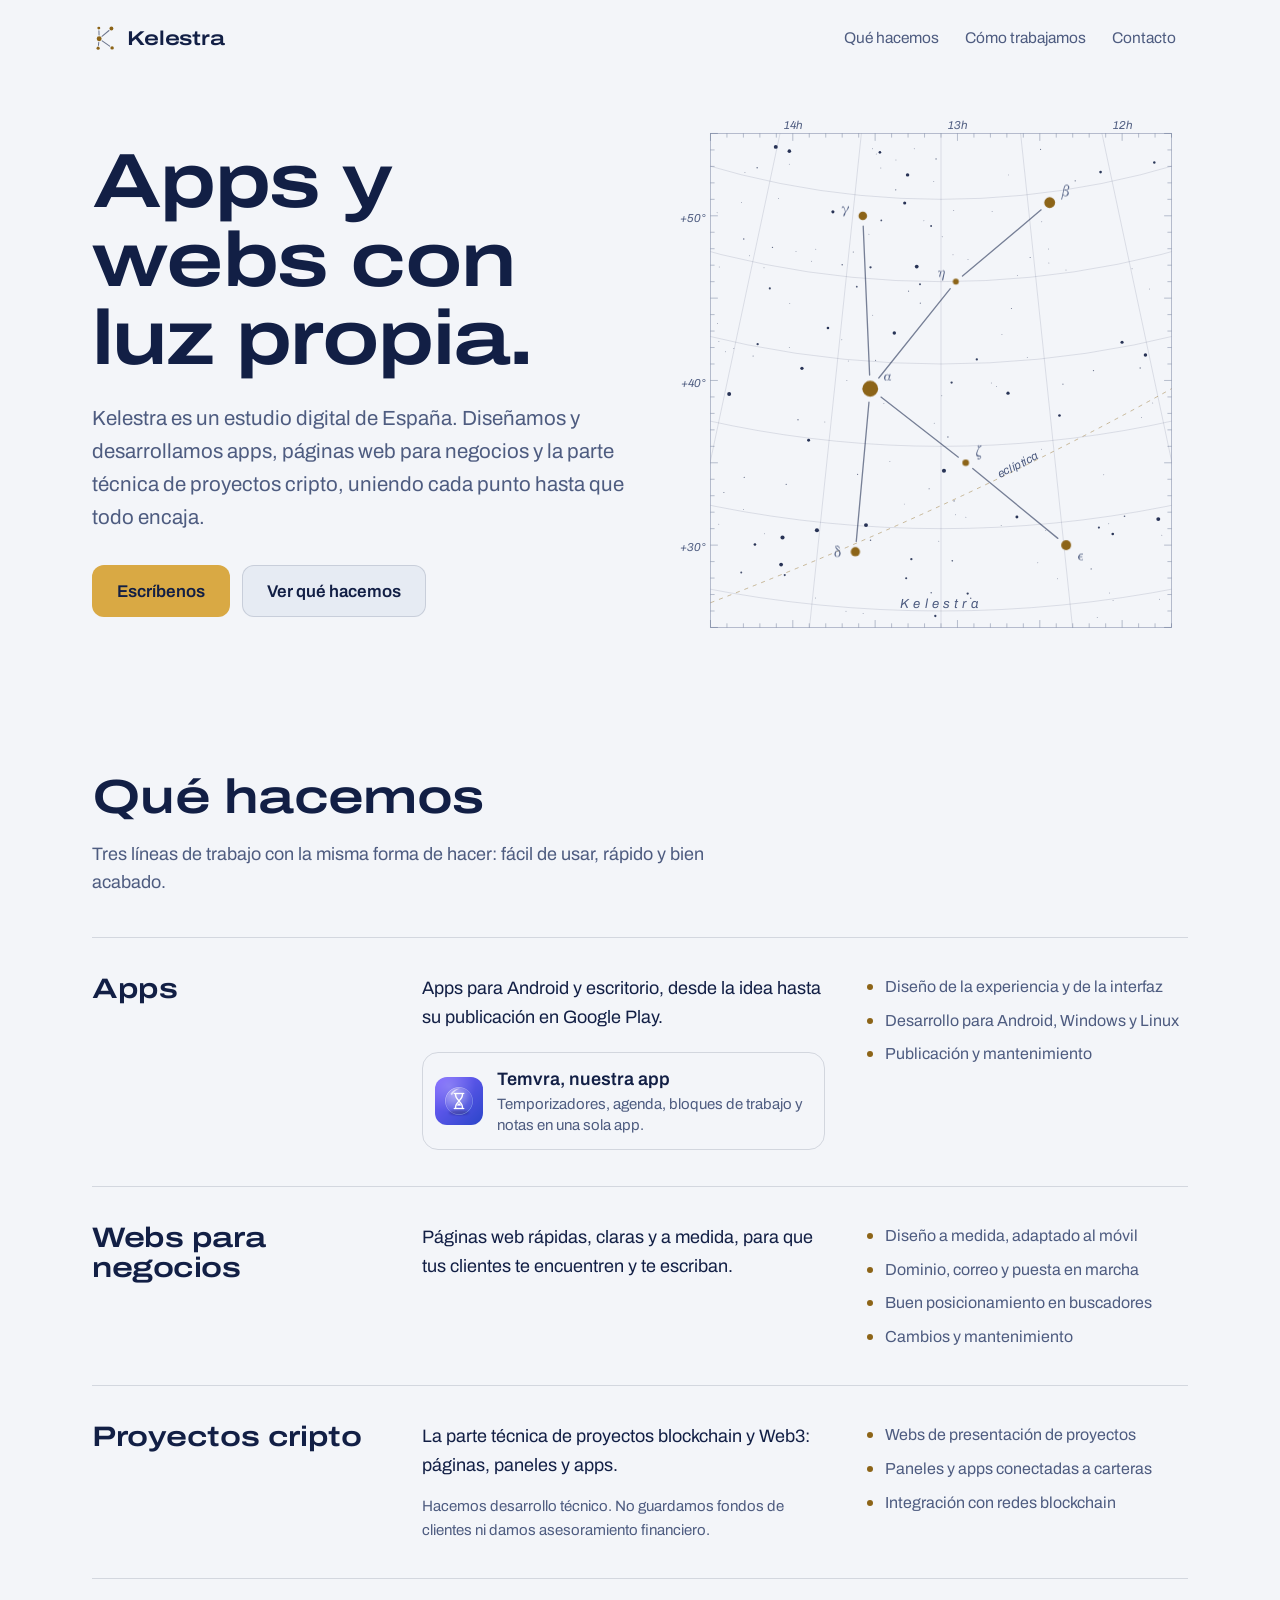
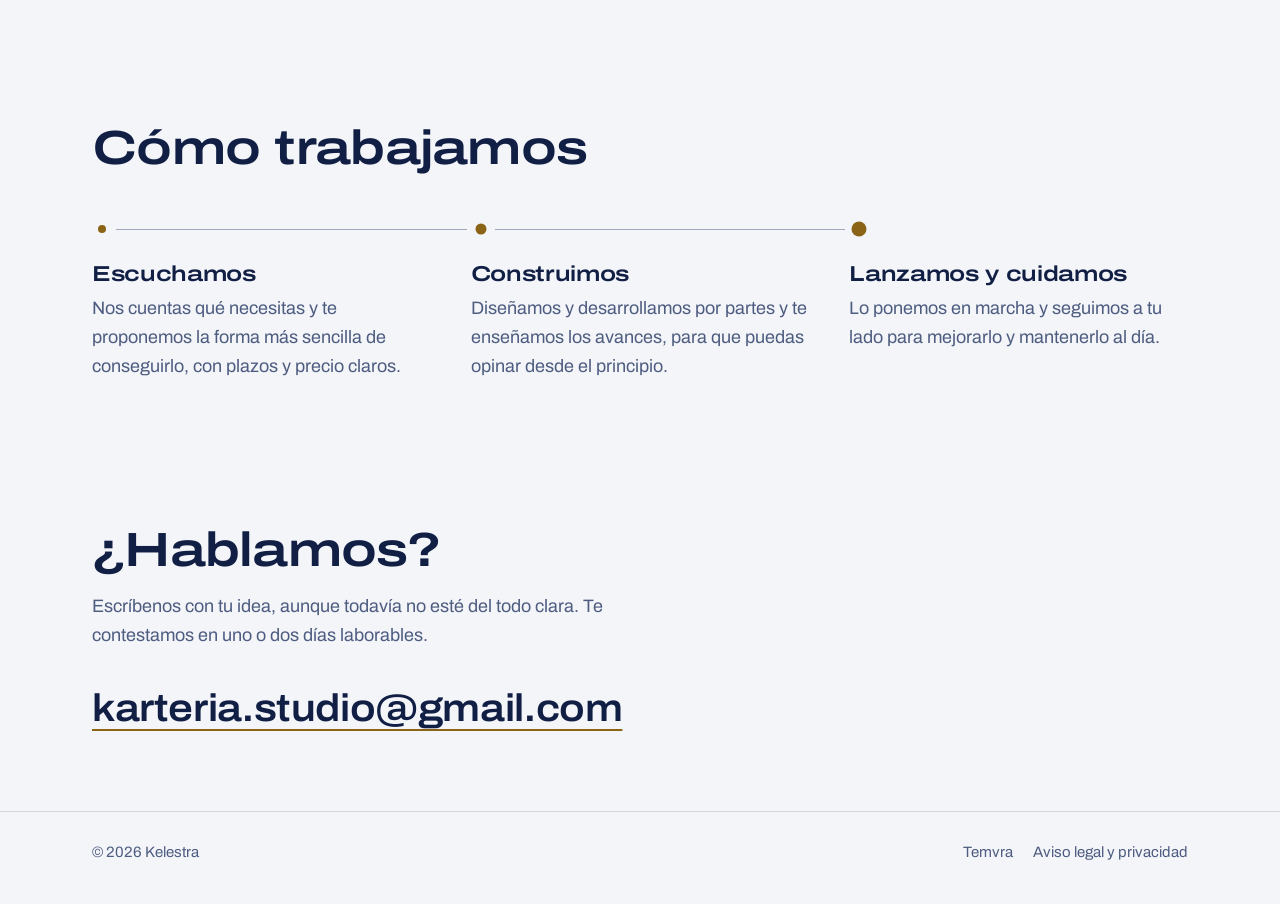
==== index.html @ 26dca9f5 "Web de Kelestra: portada con la carta celeste, aviso legal y página de error" ====
<!doctype html>
<html lang="es">
<head>
<meta charset="utf-8">
<meta name="viewport" content="width=device-width,initial-scale=1,viewport-fit=cover">
<title>Kelestra, estudio digital</title>
<meta name="description" content="Kelestra es un estudio digital de España: apps, páginas web para negocios y proyectos cripto.">
<meta name="theme-color" content="#0C1736" media="(prefers-color-scheme: dark)">
<meta name="theme-color" content="#F3F5F9" media="(prefers-color-scheme: light)">
<link rel="icon" href="/favicon.svg" type="image/svg+xml">
<link rel="icon" href="/favicon.png" sizes="64x64" type="image/png">
<link rel="apple-touch-icon" href="/apple-touch-icon.png">
<link rel="preload" href="/fuentes/archivo.woff" as="font" type="font/woff" crossorigin>
<link rel="stylesheet" href="/estilo.css">
<meta property="og:type" content="website">
<meta property="og:locale" content="es_ES">
<meta property="og:site_name" content="Kelestra">
<meta property="og:title" content="Kelestra, estudio digital">
<meta property="og:description" content="Kelestra es un estudio digital de España: apps, páginas web para negocios y proyectos cripto.">
<meta property="og:url" content="https://kelestra-studio.github.io/">
<meta property="og:image" content="https://kelestra-studio.github.io/og.jpg">
<meta property="og:image:width" content="1200">
<meta property="og:image:height" content="630">
<meta name="twitter:card" content="summary_large_image">
</head>
<body>
<header class="cabecera envoltura">
  <a class="logo" href="/"><svg class="marca" viewBox="14 6 74 88" aria-hidden="true"><line x1="34.7" y1="41.2" x2="34.3" y2="28.9"/><line x1="33.8" y1="62.7" x2="32.9" y2="71.7"/><line x1="43.3" y1="45.1" x2="63.9" y2="28"/><line x1="43.8" y1="58.3" x2="65.9" y2="74"/><circle cx="34" cy="21" r="4.3"/><circle cx="35" cy="52" r="7.2"/><circle cx="32" cy="80" r="4.7"/><circle cx="71" cy="22" r="5.7"/><circle cx="73" cy="79" r="5.1"/></svg><span>Kelestra</span></a>
  <nav aria-label="Principal">
    <a href="#servicios">Qué hacemos</a>
    <a class="opcional" href="#proceso">Cómo trabajamos</a>
    <a href="#contacto">Contacto</a>
  </nav>
</header>

<main>
  <section class="portada envoltura">
    <div class="portada-texto">
      <h1>Apps y webs con luz propia.</h1>
      <p class="entrada">Kelestra es un estudio digital de España. Diseñamos y desarrollamos apps, páginas web para negocios y la parte técnica de proyectos cripto, uniendo cada punto hasta que todo encaja.</p>
      <div class="acciones">
        <a class="boton principal" href="mailto:karteria.studio@gmail.com">Escríbenos</a>
        <a class="boton" href="#servicios">Ver qué hacemos</a>
      </div>
    </div>
    <figure class="carta">
<svg viewBox="0 0 600 640" role="img" aria-labelledby="carta-t">
<title id="carta-t">Carta celeste con la constelación de Kelestra: siete estrellas unidas que dibujan una K</title>
<defs><clipPath id="placa"><rect x="20" y="20" width="560" height="600"/></clipPath></defs>
<g class="reticula" clip-path="url(#placa)">
<circle cx="300" cy="-900" r="1000"/>
<circle cx="300" cy="-900" r="1100"/>
<circle cx="300" cy="-900" r="1200"/>
<circle cx="300" cy="-900" r="1300"/>
<circle cx="300" cy="-900" r="1400"/>
<circle cx="300" cy="-900" r="1500"/>
<circle cx="300" cy="-900" r="1600"/>
<line x1="300" y1="-900" x2="-391.5" y2="653"/>
<line x1="300" y1="-900" x2="-225.3" y2="716.8"/>
<line x1="300" y1="-900" x2="-53.4" y2="762.9"/>
<line x1="300" y1="-900" x2="122.3" y2="790.7"/>
<line x1="300" y1="-900" x2="300" y2="800"/>
<line x1="300" y1="-900" x2="477.7" y2="790.7"/>
<line x1="300" y1="-900" x2="653.4" y2="762.9"/>
<line x1="300" y1="-900" x2="825.3" y2="716.8"/>
<line x1="300" y1="-900" x2="991.5" y2="653"/>
</g>
<path class="ecliptica" id="ecl" d="M 20 590 Q 330 470 580 330"/>
<text class="rotulo"><textPath href="#ecl" startOffset="62%">eclíptica</textPath></text>
<g class="marco"><rect x="20" y="20" width="560" height="600"/>
<line x1="20" y1="20" x2="20" y2="29"/><line x1="20" y1="620" x2="20" y2="611"/>
<line x1="40" y1="20" x2="40" y2="25"/><line x1="40" y1="620" x2="40" y2="615"/>
<line x1="60" y1="20" x2="60" y2="25"/><line x1="60" y1="620" x2="60" y2="615"/>
<line x1="80" y1="20" x2="80" y2="25"/><line x1="80" y1="620" x2="80" y2="615"/>
<line x1="100" y1="20" x2="100" y2="25"/><line x1="100" y1="620" x2="100" y2="615"/>
<line x1="120" y1="20" x2="120" y2="29"/><line x1="120" y1="620" x2="120" y2="611"/>
<line x1="140" y1="20" x2="140" y2="25"/><line x1="140" y1="620" x2="140" y2="615"/>
<line x1="160" y1="20" x2="160" y2="25"/><line x1="160" y1="620" x2="160" y2="615"/>
<line x1="180" y1="20" x2="180" y2="25"/><line x1="180" y1="620" x2="180" y2="615"/>
<line x1="200" y1="20" x2="200" y2="25"/><line x1="200" y1="620" x2="200" y2="615"/>
<line x1="220" y1="20" x2="220" y2="29"/><line x1="220" y1="620" x2="220" y2="611"/>
<line x1="240" y1="20" x2="240" y2="25"/><line x1="240" y1="620" x2="240" y2="615"/>
<line x1="260" y1="20" x2="260" y2="25"/><line x1="260" y1="620" x2="260" y2="615"/>
<line x1="280" y1="20" x2="280" y2="25"/><line x1="280" y1="620" x2="280" y2="615"/>
<line x1="300" y1="20" x2="300" y2="25"/><line x1="300" y1="620" x2="300" y2="615"/>
<line x1="320" y1="20" x2="320" y2="29"/><line x1="320" y1="620" x2="320" y2="611"/>
<line x1="340" y1="20" x2="340" y2="25"/><line x1="340" y1="620" x2="340" y2="615"/>
<line x1="360" y1="20" x2="360" y2="25"/><line x1="360" y1="620" x2="360" y2="615"/>
<line x1="380" y1="20" x2="380" y2="25"/><line x1="380" y1="620" x2="380" y2="615"/>
<line x1="400" y1="20" x2="400" y2="25"/><line x1="400" y1="620" x2="400" y2="615"/>
<line x1="420" y1="20" x2="420" y2="29"/><line x1="420" y1="620" x2="420" y2="611"/>
<line x1="440" y1="20" x2="440" y2="25"/><line x1="440" y1="620" x2="440" y2="615"/>
<line x1="460" y1="20" x2="460" y2="25"/><line x1="460" y1="620" x2="460" y2="615"/>
<line x1="480" y1="20" x2="480" y2="25"/><line x1="480" y1="620" x2="480" y2="615"/>
<line x1="500" y1="20" x2="500" y2="25"/><line x1="500" y1="620" x2="500" y2="615"/>
<line x1="520" y1="20" x2="520" y2="29"/><line x1="520" y1="620" x2="520" y2="611"/>
<line x1="540" y1="20" x2="540" y2="25"/><line x1="540" y1="620" x2="540" y2="615"/>
<line x1="560" y1="20" x2="560" y2="25"/><line x1="560" y1="620" x2="560" y2="615"/>
<line x1="580" y1="20" x2="580" y2="25"/><line x1="580" y1="620" x2="580" y2="615"/>
<line x1="20" y1="20" x2="29" y2="20"/><line x1="580" y1="20" x2="571" y2="20"/>
<line x1="20" y1="40" x2="25" y2="40"/><line x1="580" y1="40" x2="575" y2="40"/>
<line x1="20" y1="60" x2="25" y2="60"/><line x1="580" y1="60" x2="575" y2="60"/>
<line x1="20" y1="80" x2="25" y2="80"/><line x1="580" y1="80" x2="575" y2="80"/>
<line x1="20" y1="100" x2="25" y2="100"/><line x1="580" y1="100" x2="575" y2="100"/>
<line x1="20" y1="120" x2="29" y2="120"/><line x1="580" y1="120" x2="571" y2="120"/>
<line x1="20" y1="140" x2="25" y2="140"/><line x1="580" y1="140" x2="575" y2="140"/>
<line x1="20" y1="160" x2="25" y2="160"/><line x1="580" y1="160" x2="575" y2="160"/>
<line x1="20" y1="180" x2="25" y2="180"/><line x1="580" y1="180" x2="575" y2="180"/>
<line x1="20" y1="200" x2="25" y2="200"/><line x1="580" y1="200" x2="575" y2="200"/>
<line x1="20" y1="220" x2="29" y2="220"/><line x1="580" y1="220" x2="571" y2="220"/>
<line x1="20" y1="240" x2="25" y2="240"/><line x1="580" y1="240" x2="575" y2="240"/>
<line x1="20" y1="260" x2="25" y2="260"/><line x1="580" y1="260" x2="575" y2="260"/>
<line x1="20" y1="280" x2="25" y2="280"/><line x1="580" y1="280" x2="575" y2="280"/>
<line x1="20" y1="300" x2="25" y2="300"/><line x1="580" y1="300" x2="575" y2="300"/>
<line x1="20" y1="320" x2="29" y2="320"/><line x1="580" y1="320" x2="571" y2="320"/>
<line x1="20" y1="340" x2="25" y2="340"/><line x1="580" y1="340" x2="575" y2="340"/>
<line x1="20" y1="360" x2="25" y2="360"/><line x1="580" y1="360" x2="575" y2="360"/>
<line x1="20" y1="380" x2="25" y2="380"/><line x1="580" y1="380" x2="575" y2="380"/>
<line x1="20" y1="400" x2="25" y2="400"/><line x1="580" y1="400" x2="575" y2="400"/>
<line x1="20" y1="420" x2="29" y2="420"/><line x1="580" y1="420" x2="571" y2="420"/>
<line x1="20" y1="440" x2="25" y2="440"/><line x1="580" y1="440" x2="575" y2="440"/>
<line x1="20" y1="460" x2="25" y2="460"/><line x1="580" y1="460" x2="575" y2="460"/>
<line x1="20" y1="480" x2="25" y2="480"/><line x1="580" y1="480" x2="575" y2="480"/>
<line x1="20" y1="500" x2="25" y2="500"/><line x1="580" y1="500" x2="575" y2="500"/>
<line x1="20" y1="520" x2="29" y2="520"/><line x1="580" y1="520" x2="571" y2="520"/>
<line x1="20" y1="540" x2="25" y2="540"/><line x1="580" y1="540" x2="575" y2="540"/>
<line x1="20" y1="560" x2="25" y2="560"/><line x1="580" y1="560" x2="575" y2="560"/>
<line x1="20" y1="580" x2="25" y2="580"/><line x1="580" y1="580" x2="575" y2="580"/>
<line x1="20" y1="600" x2="25" y2="600"/><line x1="580" y1="600" x2="575" y2="600"/>
<line x1="20" y1="620" x2="29" y2="620"/><line x1="580" y1="620" x2="571" y2="620"/>
</g>
<g class="rotulo"><text x="120" y="14" text-anchor="middle">14h</text><text x="320" y="14" text-anchor="middle">13h</text><text x="520" y="14" text-anchor="middle">12h</text><text x="14" y="124" text-anchor="end" dominant-baseline="middle">+50°</text><text x="14" y="324" text-anchor="end" dominant-baseline="middle">+40°</text><text x="14" y="524" text-anchor="end" dominant-baseline="middle">+30°</text></g>
<g class="campo" clip-path="url(#placa)">
<circle cx="382.1" cy="70.3" r="0.6" opacity="0.57"/>
<circle cx="226.9" cy="61.9" r="0.6" opacity="0.56"/>
<circle cx="48.4" cy="281.2" r="0.6" opacity="0.54"/>
<circle cx="77.3" cy="275.9" r="1.4" opacity="0.82"/>
<circle cx="95.3" cy="158.4" r="0.8" opacity="0.61"/>
<circle cx="543.6" cy="365" r="0.6" opacity="0.55"/>
<circle cx="559.1" cy="55.2" r="1.5" opacity="0.88"/>
<circle cx="92.1" cy="208.2" r="1.3" opacity="0.80"/>
<circle cx="126.3" cy="367.7" r="0.8" opacity="0.62"/>
<circle cx="230.6" cy="347.9" r="0.6" opacity="0.54"/>
<circle cx="60.4" cy="148.3" r="0.9" opacity="0.64"/>
<circle cx="260.6" cy="211.5" r="0.7" opacity="0.59"/>
<circle cx="274.5" cy="203.1" r="1.2" opacity="0.77"/>
<circle cx="408.3" cy="170.6" r="0.7" opacity="0.58"/>
<circle cx="313.7" cy="539.1" r="1" opacity="0.69"/>
<circle cx="184.6" cy="600.4" r="0.6" opacity="0.54"/>
<circle cx="255.5" cy="470.2" r="0.6" opacity="0.54"/>
<circle cx="294" cy="50.9" r="0.8" opacity="0.64"/>
<circle cx="443.9" cy="362.6" r="1.6" opacity="0.90"/>
<circle cx="198.7" cy="434.1" r="0.7" opacity="0.59"/>
<circle cx="343.5" cy="294.4" r="1.4" opacity="0.84"/>
<circle cx="541.9" cy="304.9" r="0.8" opacity="0.63"/>
<circle cx="61" cy="437.7" r="0.8" opacity="0.62"/>
<circle cx="568.2" cy="508" r="0.6" opacity="0.54"/>
<circle cx="237.9" cy="418.5" r="0.6" opacity="0.54"/>
<circle cx="279.2" cy="126.1" r="0.6" opacity="0.54"/>
<circle cx="60.1" cy="476.6" r="0.6" opacity="0.54"/>
<circle cx="162.7" cy="256.3" r="1.6" opacity="0.90"/>
<circle cx="71.8" cy="290.3" r="0.7" opacity="0.58"/>
<circle cx="508.6" cy="506.5" r="1.6" opacity="0.89"/>
<circle cx="179.5" cy="270.5" r="0.6" opacity="0.54"/>
<circle cx="509" cy="587.3" r="0.6" opacity="0.54"/>
<circle cx="123.9" cy="163.5" r="0.6" opacity="0.54"/>
<circle cx="291.8" cy="372" r="0.6" opacity="0.54"/>
<circle cx="30.2" cy="272.7" r="0.6" opacity="0.54"/>
<circle cx="336.1" cy="584.6" r="0.9" opacity="0.65"/>
<circle cx="308.4" cy="388.7" r="0.8" opacity="0.64"/>
<circle cx="57.4" cy="553.3" r="1.2" opacity="0.75"/>
<circle cx="503.7" cy="494" r="0.6" opacity="0.55"/>
<circle cx="245" cy="88.5" r="0.8" opacity="0.61"/>
<circle cx="61.9" cy="67.3" r="0.6" opacity="0.54"/>
<circle cx="116.3" cy="226.6" r="0.6" opacity="0.54"/>
<circle cx="28.1" cy="116.3" r="0.6" opacity="0.54"/>
<circle cx="225.8" cy="42.9" r="1.6" opacity="0.90"/>
<circle cx="362.1" cy="114.8" r="0.6" opacity="0.54"/>
<circle cx="217" cy="240.7" r="0.6" opacity="0.54"/>
<circle cx="489.8" cy="608" r="0.6" opacity="0.55"/>
<circle cx="291.2" cy="78.2" r="0.6" opacity="0.54"/>
<circle cx="214.4" cy="182.6" r="1.4" opacity="0.82"/>
<circle cx="115.8" cy="41.5" r="2.2" opacity="0.90"/>
<circle cx="315.4" cy="113.6" r="0.6" opacity="0.57"/>
<circle cx="42.7" cy="336.4" r="2.4" opacity="0.90"/>
<circle cx="497.6" cy="434.6" r="0.6" opacity="0.54"/>
<circle cx="227.5" cy="125.6" r="1.1" opacity="0.74"/>
<circle cx="317.7" cy="483" r="0.6" opacity="0.54"/>
<circle cx="149.3" cy="501.9" r="2.5" opacity="0.90"/>
<circle cx="491.8" cy="498.7" r="1.3" opacity="0.80"/>
<circle cx="430.5" cy="160.4" r="0.6" opacity="0.57"/>
<circle cx="221.4" cy="44.9" r="0.6" opacity="0.54"/>
<circle cx="180" cy="179.4" r="0.9" opacity="0.65"/>
<circle cx="548.3" cy="289.2" r="2.1" opacity="0.90"/>
<circle cx="565.5" cy="585.7" r="0.6" opacity="0.54"/>
<circle cx="147.9" cy="160.5" r="0.6" opacity="0.54"/>
<circle cx="139.2" cy="392.5" r="1.8" opacity="0.90"/>
<circle cx="485.2" cy="308" r="0.8" opacity="0.62"/>
<circle cx="463" cy="77.5" r="0.8" opacity="0.63"/>
<circle cx="522.9" cy="484.9" r="1" opacity="0.71"/>
<circle cx="288" cy="132.3" r="1.2" opacity="0.76"/>
<circle cx="208.9" cy="495.7" r="2.4" opacity="0.90"/>
<circle cx="243.3" cy="262.4" r="2.1" opacity="0.90"/>
<circle cx="422.3" cy="127.3" r="0.6" opacity="0.54"/>
<circle cx="110.2" cy="556.4" r="1.3" opacity="0.79"/>
<circle cx="107.5" cy="510.7" r="2.5" opacity="0.90"/>
<circle cx="385.6" cy="232.6" r="0.7" opacity="0.57"/>
<circle cx="99.3" cy="36.3" r="2.4" opacity="0.90"/>
<circle cx="381.4" cy="335.5" r="2" opacity="0.90"/>
<circle cx="264" cy="537.1" r="1.4" opacity="0.82"/>
<circle cx="142.8" cy="175.1" r="0.6" opacity="0.54"/>
<circle cx="158.9" cy="370.5" r="0.6" opacity="0.54"/>
<circle cx="255.9" cy="104.5" r="1.9" opacity="0.90"/>
<circle cx="220.5" cy="295.6" r="0.7" opacity="0.59"/>
<circle cx="519.9" cy="273.6" r="1.9" opacity="0.90"/>
<circle cx="300.9" cy="338.6" r="0.6" opacity="0.57"/>
<circle cx="38.2" cy="285" r="0.6" opacity="0.54"/>
<circle cx="30.1" cy="494.7" r="0.6" opacity="0.54"/>
<circle cx="285.6" cy="451.5" r="0.7" opacity="0.58"/>
<circle cx="330.2" cy="486" r="0.6" opacity="0.54"/>
<circle cx="332.8" cy="173.1" r="0.6" opacity="0.54"/>
<circle cx="448.1" cy="324.5" r="0.7" opacity="0.58"/>
<circle cx="441.4" cy="560.9" r="0.6" opacity="0.55"/>
<circle cx="361.2" cy="323.2" r="0.6" opacity="0.56"/>
<circle cx="404.8" cy="292.2" r="0.6" opacity="0.57"/>
<circle cx="288.1" cy="577.8" r="0.9" opacity="0.66"/>
<circle cx="504.8" cy="578.2" r="0.6" opacity="0.54"/>
<circle cx="332.4" cy="578.9" r="1.4" opacity="0.84"/>
<circle cx="102.6" cy="99" r="0.6" opacity="0.55"/>
<circle cx="67.5" cy="168.5" r="0.6" opacity="0.54"/>
<circle cx="392.2" cy="485.8" r="1.8" opacity="0.90"/>
<circle cx="112" cy="446.2" r="0.8" opacity="0.63"/>
<circle cx="105.8" cy="543.6" r="2.3" opacity="0.90"/>
<circle cx="147.5" cy="584.3" r="0.6" opacity="0.55"/>
<circle cx="293.1" cy="606.1" r="1.4" opacity="0.83"/>
<circle cx="115.8" cy="280" r="0.6" opacity="0.57"/>
<circle cx="212.5" cy="142.3" r="0.6" opacity="0.54"/>
<circle cx="420.9" cy="39.4" r="0.7" opacity="0.58"/>
<circle cx="267.6" cy="38.6" r="0.6" opacity="0.54"/>
<circle cx="367.4" cy="327.2" r="0.6" opacity="0.54"/>
<circle cx="563.9" cy="488.4" r="2.4" opacity="0.90"/>
<circle cx="85" cy="183.1" r="0.6" opacity="0.54"/>
<circle cx="451.8" cy="185.9" r="0.6" opacity="0.54"/>
<circle cx="257.7" cy="560.3" r="1.3" opacity="0.81"/>
<circle cx="168.7" cy="115.2" r="1.9" opacity="0.90"/>
<circle cx="76.7" cy="61.6" r="0.9" opacity="0.65"/>
<circle cx="259.4" cy="70.3" r="2.1" opacity="0.90"/>
<circle cx="373.1" cy="496.2" r="0.6" opacity="0.54"/>
<circle cx="493.8" cy="66.9" r="1.6" opacity="0.88"/>
<circle cx="274.9" cy="226.1" r="0.7" opacity="0.58"/>
<circle cx="532.1" cy="184.4" r="0.6" opacity="0.54"/>
<circle cx="314.6" cy="167.2" r="0.6" opacity="0.54"/>
<circle cx="115.8" cy="57.4" r="0.6" opacity="0.54"/>
<circle cx="197.7" cy="206.1" r="1.1" opacity="0.72"/>
<circle cx="185.7" cy="320.1" r="0.6" opacity="0.54"/>
<circle cx="216.8" cy="38.6" r="0.6" opacity="0.54"/>
<circle cx="36.3" cy="456.1" r="0.7" opacity="0.58"/>
<circle cx="131.1" cy="305.3" r="2" opacity="0.90"/>
<circle cx="85.8" cy="506.2" r="0.6" opacity="0.55"/>
<circle cx="297.3" cy="515.4" r="0.6" opacity="0.55"/>
<circle cx="303.6" cy="429.6" r="2.5" opacity="0.90"/>
<circle cx="214.4" cy="514.1" r="0.9" opacity="0.67"/>
<circle cx="374" cy="264.3" r="0.6" opacity="0.54"/>
<circle cx="57.6" cy="103.8" r="0.6" opacity="0.54"/>
<circle cx="431" cy="177.3" r="0.6" opacity="0.54"/>
<circle cx="74" cy="519.3" r="1.6" opacity="0.90"/>
<circle cx="392.8" cy="192.6" r="0.6" opacity="0.54"/>
<circle cx="187.4" cy="296.3" r="0.6" opacity="0.54"/>
<circle cx="270.5" cy="181.7" r="2.3" opacity="0.90"/>
<circle cx="557.1" cy="347.5" r="0.6" opacity="0.54"/>
<circle cx="553.3" cy="208.8" r="0.6" opacity="0.54"/>
<circle cx="28.6" cy="250.9" r="0.6" opacity="0.56"/>
<circle cx="301.5" cy="145.4" r="0.6" opacity="0.56"/>
<circle cx="30.7" cy="182.3" r="0.6" opacity="0.54"/>
<circle cx="245.3" cy="52.3" r="0.6" opacity="0.54"/>
<circle cx="193.5" cy="164" r="0.7" opacity="0.59"/>
<circle cx="315.9" cy="466.3" r="0.8" opacity="0.63"/>
<circle cx="417.5" cy="541.4" r="0.6" opacity="0.55"/>
<circle cx="205.4" cy="603.1" r="0.6" opacity="0.54"/>
<circle cx="421.9" cy="403.6" r="0.6" opacity="0.54"/>
<circle cx="482.4" cy="548.9" r="0.8" opacity="0.61"/>
<circle cx="427.2" cy="502.3" r="0.6" opacity="0.54"/>
<circle cx="312.9" cy="322.6" r="1.4" opacity="0.83"/>
</g>
<g class="lineas">
<line x1="213.3" y1="313.4" x2="205.5" y2="132.2" style="--l:181;--d:0.75s"/>
<line x1="212.5" y1="346.5" x2="197.1" y2="515.5" style="--l:170;--d:0.91s"/>
<line x1="224.4" y1="317" x2="311.4" y2="208.3" style="--l:139;--d:1.07s"/>
<line x1="326.1" y1="193.2" x2="421.6" y2="112.8" style="--l:125;--d:1.23s"/>
<line x1="227.1" y1="340.2" x2="321.3" y2="413.3" style="--l:119;--d:1.39s"/>
<line x1="338.5" y1="427" x2="441.9" y2="511.8" style="--l:134;--d:1.55s"/>
</g>
<g class="astros">
<circle cx="214" cy="330" r="9.6" style="--d:0.00s"/>
<circle cx="432" cy="104" r="6.6" style="--d:0.08s"/>
<circle cx="452" cy="520" r="6.0" style="--d:0.16s"/>
<circle cx="196" cy="528" r="5.6" style="--d:0.24s"/>
<circle cx="205" cy="120" r="5.2" style="--d:0.32s"/>
<circle cx="330" cy="420" r="4.0" style="--d:0.40s"/>
<circle cx="318" cy="200" r="3.6" style="--d:0.48s"/>
</g>
<g class="letras">
<path d="M239.424 318.157C239.329 319.278 238.645 320.171 237.942 320.171C237.125 320.171 236.707 319.734 236.726 318.879C236.308 319.354 235.928 319.677 235.567 319.848C235.13 320.057 234.598 320.171 233.971 320.171C233.04 320.152 232.299 319.886 231.729 319.354C231.102 318.765 230.798 317.91 230.798 316.789C230.798 316.58 230.817 316.352 230.836 316.124C230.95 315.041 231.387 314.148 232.147 313.445C232.888 312.742 233.743 312.4 234.712 312.4C234.959 312.4 235.225 312.419 235.472 312.476C236.479 312.704 236.973 313.559 236.935 315.06L237.372 312.533H238.892L237.106 318.328C237.087 318.879 237.448 319.316 237.961 319.316C238.474 319.316 238.873 318.936 239.177 318.157C239.272 318.138 239.367 318.138 239.424 318.157ZM236.574 315.592C236.612 315.136 236.574 314.699 236.479 314.3C236.289 313.559 235.909 313.122 235.32 313.008C235.206 312.989 235.092 312.989 234.959 312.989C234.37 312.989 233.857 313.217 233.42 313.673C232.926 314.205 232.603 315.003 232.432 316.067C232.356 316.504 232.318 316.903 232.318 317.264C232.318 318.822 232.888 319.62 234.00900000000001 319.677C234.826 319.715 235.453 319.335 235.89 318.518C236.251 317.891 236.479 316.903 236.574 315.592Z"/>
<path d="M455.842 85.379C455.861 86.348 455.5 87.165 454.759 87.868C454.056 88.533 453.277 88.856 452.422 88.856C452.859 88.913 453.372 89.217 453.98 89.787C454.797 90.566 455.196 91.459 455.196 92.485C455.196 92.846 455.139 93.226 455.044 93.625C454.759 94.594 454.17 95.278 453.277 95.696C452.65 96.0 451.909 96.152 451.092 96.152C450.845 96.152 450.617 96.133 450.446 96.114C449.629 95.981 448.869 95.525 448.166 94.708C447.349 98.413 446.931 100.256 446.912 100.237C446.912 100.294 446.589 100.294 445.924 100.256C445.924 100.294 446.114 99.477 446.513 97.805C446.95 95.962 447.292 94.442 447.539 93.283L449.04 86.063C449.553 83.631 450.674 82.396 452.422 82.358C453.125 82.339 453.771 82.491 454.379 82.814C455.329 83.327 455.823 84.182 455.842 85.379ZM454.398 85.493C454.417 85.379 454.417 85.265 454.417 85.151C454.417 84.41 454.17 83.859 453.676 83.498C453.315 83.232 452.878 83.099 452.346 83.099C451.738 83.099 451.206 83.46000000000001 450.769 84.163C450.427 84.695 450.161 85.36 449.99 86.158C449.781 87.013 449.249 89.502 448.375 93.644C448.85 94.556 449.762 95.297 450.522 95.354C451.111 95.411 451.643 95.297 452.137 95.05C452.802 94.689 453.258 94.1 453.524 93.283C453.657 92.884 453.714 92.466 453.714 92.048C453.714 90.756 453.011 89.616 451.89 89.16C451.529 89.331 451.149 89.426 450.788 89.426C450.161 89.426 449.857 89.19800000000001 449.876 88.761C449.895 88.381 450.18 88.191 450.731 88.191C451.225 88.191 451.624 88.324 451.947 88.571C452.802 88.286 453.41 87.868 453.79 87.355C454.113 86.899 454.322 86.272 454.398 85.493Z"/>
<path d="M186.486 112.751C185.479 114.252 184.662 115.335 183.997 116.0C183.997 116.836 183.788 117.767 183.389 118.774C182.952 119.93299999999999 182.458 120.522 181.945 120.522C181.546 120.522 181.356 120.294 181.356 119.819C181.356 119.287 181.603 118.565 182.097 117.634C182.534 116.817 182.952 116.209 183.351 115.81C183.408 115.202 183.256 114.214 182.914 112.846C182.724 112.029 182.439 111.307 182.078 110.68C181.679 109.996 181.318 109.654 180.957 109.673C180.406 109.73 179.988 110.11 179.741 110.813H179.494C179.475 110.68 179.475 110.566 179.475 110.43299999999999C179.475 109.084 179.931 108.381 180.862 108.305C181.983 108.21 182.876 109.635 183.541 112.618C183.845 114.005 183.997 114.841 183.997 115.126C185.422 113.378 186.334 111.668 186.695 109.977C186.847 109.293 186.923 108.913 186.942 108.856C187.075 108.495 187.303 108.324 187.626 108.324C188.063 108.324 188.291 108.514 188.291 108.913C188.291 109.654 187.683 110.946 186.486 112.751Z"/>
<path d="M178.094 529.934C178.075 531.321 177.676 532.385 176.859 533.145C176.099 533.848 175.092 534.209 173.819 534.209C171.71 534.209 170.456 532.765 170.551 530.713C170.646 529.44 171.102 528.395 171.938 527.578C172.755 526.799 173.667 526.457 174.712 526.533C172.755 524.747 171.729 523.284 171.672 522.144C171.615 520.985 172.204 520.396 173.401 520.396C173.933 520.396 174.389 520.491 174.788 520.681C175.434 520.985 176.023 521.517 176.536 522.277C177.011 522.942 177.296 523.569 177.391 524.158C177.315 524.177 177.239 524.234 177.144 524.291C176.897 523.911 176.517 523.455 176.042 522.923C175.453 522.296 174.959 521.859 174.541 521.612C173.838 521.213 173.287 521.004 172.926 521.004C172.527 521.004 172.337 521.194 172.337 521.593C172.337 522.125 172.831 522.904 173.8 523.911C174.389 524.462 174.997 525.013 175.586 525.564C176.308 526.324 176.802 526.894 177.087 527.274C177.752 528.224 178.094 529.117 178.094 529.934ZM176.517 529.858C176.555 529.174 176.346 528.509 175.909 527.844C175.529 527.255 175.225 526.97 174.978 526.951C173.971 526.894 173.211 527.35 172.679 528.357C172.242 529.155 172.014 530.105 172.014 531.188C172.014 532.575 172.793 533.677 173.857 533.677C174.693 533.677 175.339 533.316 175.814 532.594C176.232 531.929 176.46 531.017 176.517 529.858Z"/>
<path d="M472.555 537.734C472.194 537.943 471.776 538.076 471.282 538.133C471.073 538.152 470.617 538.152 469.914 538.152C468.983 538.152 468.166 537.829 467.463 537.164C466.76 536.499 466.418 535.701 466.418 534.732C466.418 534.599 466.418 534.447 466.437 534.314C466.57 533.174 467.045 532.262 467.862 531.559C469.021 530.571 470.636 530.267 472.517 530.267L472.403 530.951C471.567 530.932 470.712 531.103 469.857 531.464C468.964 531.844 468.204 532.737 468.147 533.554H471.719L471.586 534.504L467.976 534.485C467.976 535.188 468.109 535.777 468.356 536.214C468.774 536.993 469.515 537.373 470.579 537.373C471.301 537.373 471.909 537.24 472.403 536.974C472.46 537.221 472.498 537.487 472.555 537.734Z"/>
<path d="M348.916 400.068C348.593 400.391 348.175 400.638 347.662 400.828C347.453 400.885 347.225 400.961 347.016 401.01800000000003C346.655 401.455 346.18 402.329 345.553 403.621C344.907 404.951 344.47 406.015 344.261 406.813C344.014 407.725 343.881 408.428 343.881 408.941C343.881 409.454 344.014 409.891 344.261 410.271C344.432 410.556 344.774 410.746 345.287 410.86C345.306 410.86 345.781 410.936 346.75 411.069C347.225 411.126 347.662 411.316 348.042 411.601C348.479 411.962 348.726 412.418 348.764 412.969C348.821 413.786 348.536 414.451 347.909 414.945C347.339 415.401 346.598 415.629 345.667 415.629C345.496 415.629 345.344 415.61 345.173 415.591C344.926 415.572 344.717 415.496 344.527 415.344C344.28 415.173 344.147 414.983 344.147 414.736C344.147 414.66 344.147 414.584 344.166 414.527C344.28 414.223 344.508 414.071 344.831 414.071C344.945 414.071 345.078 414.09 345.211 414.109C345.648 414.223 346.199 414.356 346.883 414.508C347.282 414.546 347.605 414.451 347.814 414.242C348.004 414.071 348.099 413.843 348.099 413.596C348.08 412.798 347.586 412.38 346.579 412.342C345.097 412.266 344.185 412.152 343.824 412.0C343.045 411.677 342.665 410.974 342.665 409.853C342.665 407.364 343.862 404.419 346.237 400.999C346.085 401.037 345.933 401.056 345.762 401.056C344.869 401.056 344.451 400.638 344.489 399.821C344.546 399.137 345.401 398.434 346.37 398.301C346.465 398.491 346.484 398.605 346.427 398.624C345.8 398.833 345.477 399.194 345.477 399.707C345.477 399.802 345.496 399.897 345.534 399.954C345.762 400.391 346.104 400.581 346.541 400.543C346.674 400.277 346.921 399.954 347.301 399.555C347.833 399.004 348.289 398.719 348.669 398.738C348.916 398.738 349.239 399.042 349.239 399.403C349.239 399.631 349.125 399.859 348.916 400.068Z"/>
<path d="M304.436 189.364C304.208 190.409 303.885 191.967 303.448 194.057C303.011 196.147 302.726 197.553 302.555 198.294C302.555 198.275 302.308 198.275 301.814 198.294H301.092C301.567 196.299 302.251 193.43 303.144 189.649C303.277 189.136 303.353 188.68 303.353 188.281C303.353 187.331 302.992 186.856 302.289 186.856C301.13 186.856 300.237 188.091 299.629 190.542L298.926 194.0C297.919 193.981 297.482 193.981 297.577 193.981C297.843 193.202 298.261 191.625 298.812 189.288C298.831 189.155 298.85 189.022 298.85 188.889C298.85 188.528 298.774 188.224 298.603 187.939C298.413 187.635 298.185 187.483 297.919 187.483C297.349 187.464 296.912 187.863 296.589 188.718H296.247C296.418 187.977 296.589 187.445 296.76 187.122C297.045 186.571 297.463 186.305 298.014 186.324C298.565 186.324 298.964 186.571 299.249 187.084C299.496 187.521 299.61 188.072 299.591 188.699C300.256 187.35 301.054 186.59 301.947 186.381C302.194 186.324 302.441 186.286 302.669 186.286C303.809 186.286 304.55 187.027 304.55 188.338C304.55 188.661 304.512 189.003 304.436 189.364Z"/>
</g>
<text class="nombre" x="300" y="596" text-anchor="middle">Kelestra</text>
</svg>
    </figure>
  </section>

  <section id="servicios" class="bloque envoltura">
    <h2>Qué hacemos</h2>
    <p class="intro">Tres líneas de trabajo con la misma forma de hacer: fácil de usar, rápido y bien acabado.</p>
    <div class="catalogo">
      <article class="fila">
        <h3>Apps</h3>
        <div class="que">
          <p>Apps para Android y escritorio, desde la idea hasta su publicación en Google Play.</p>
          <a class="temvra" href="https://temvra.github.io/">
            <img src="/img/temvra.png" alt="" width="48" height="48" loading="lazy">
            <span><strong>Temvra, nuestra app</strong><small>Temporizadores, agenda, bloques de trabajo y notas en una sola app.</small></span>
          </a>
        </div>
        <ul class="incluye">
          <li>Diseño de la experiencia y de la interfaz</li>
          <li>Desarrollo para Android, Windows y Linux</li>
          <li>Publicación y mantenimiento</li>
        </ul>
      </article>
      <article class="fila">
        <h3>Webs para negocios</h3>
        <div class="que">
          <p>Páginas web rápidas, claras y a medida, para que tus clientes te encuentren y te escriban.</p>
        </div>
        <ul class="incluye">
          <li>Diseño a medida, adaptado al móvil</li>
          <li>Dominio, correo y puesta en marcha</li>
          <li>Buen posicionamiento en buscadores</li>
          <li>Cambios y mantenimiento</li>
        </ul>
      </article>
      <article class="fila">
        <h3>Proyectos cripto</h3>
        <div class="que">
          <p>La parte técnica de proyectos blockchain y Web3: páginas, paneles y apps.</p>
          <p class="nota">Hacemos desarrollo técnico. No guardamos fondos de clientes ni damos asesoramiento financiero.</p>
        </div>
        <ul class="incluye">
          <li>Webs de presentación de proyectos</li>
          <li>Paneles y apps conectadas a carteras</li>
          <li>Integración con redes blockchain</li>
        </ul>
      </article>
    </div>
  </section>

  <section id="proceso" class="bloque envoltura">
    <h2>Cómo trabajamos</h2>
    <ol class="ruta">
      <li><h3>Escuchamos</h3><p>Nos cuentas qué necesitas y te proponemos la forma más sencilla de conseguirlo, con plazos y precio claros.</p></li>
      <li><h3>Construimos</h3><p>Diseñamos y desarrollamos por partes y te enseñamos los avances, para que puedas opinar desde el principio.</p></li>
      <li><h3>Lanzamos y cuidamos</h3><p>Lo ponemos en marcha y seguimos a tu lado para mejorarlo y mantenerlo al día.</p></li>
    </ol>
  </section>

  <section id="contacto" class="bloque envoltura contacto">
    <h2>¿Hablamos?</h2>
    <p>Escríbenos con tu idea, aunque todavía no esté del todo clara. Te contestamos en uno o dos días laborables.</p>
    <a class="correo" href="mailto:karteria.studio@gmail.com">karteria.studio@gmail.com</a>
  </section>
</main>
<footer class="pie">
  <div class="envoltura">
    <span>© 2026 Kelestra</span>
    <nav aria-label="Pie"><a href="https://temvra.github.io/">Temvra</a><a href="/aviso-legal.html">Aviso legal y privacidad</a></nav>
  </div>
</footer>
</body>
</html>
---- estilo.css ----
/* Kelestra · estilos de la web */
@font-face{font-family:"Archivo";src:url("/fuentes/archivo.woff") format("woff");font-weight:300 800;font-stretch:100% 125%;font-style:normal;font-display:swap}
@font-face{font-family:"Archivo";src:url("/fuentes/archivo-italic.woff") format("woff");font-weight:400 600;font-stretch:100%;font-style:italic;font-display:swap}

/* De noche: cielo azul profundo con estrellas doradas. De día: carta impresa en papel. */
:root{
  --cielo:#0C1736;
  --cielo-2:#13214A;
  --linea:rgba(166,179,211,.16);
  --oro:#EBC774;
  --tinta:#F1EDE2;
  --bruma:#A6B3D3;
  --estrella:#F6F1E4;
  --boton:#EBC774;
  --boton-texto:#0C1736;
  --max:1160px;
  color-scheme:dark;
}
@media (prefers-color-scheme:light){
  :root{--cielo:#F3F5F9;--cielo-2:#E6EBF3;--linea:rgba(18,31,69,.14);--oro:#8C6418;--tinta:#121F45;--bruma:#4E5C80;--estrella:#121F45;--boton:#D9A944;--boton-texto:#121F45;color-scheme:light}
}

*,*::before,*::after{box-sizing:border-box}
html{-webkit-text-size-adjust:100%;scroll-behavior:smooth}
body{margin:0;min-height:100vh;background:var(--cielo);color:var(--tinta);font-family:"Archivo",system-ui,-apple-system,"Segoe UI",Roboto,sans-serif;font-size:18px;line-height:1.6;font-stretch:100%;-webkit-font-smoothing:antialiased;overflow-x:hidden}
img,svg{display:block;max-width:100%}
a{color:inherit}
h1,h2,h3{font-stretch:125%;font-weight:620;letter-spacing:-.015em;line-height:1.08;margin:0;text-wrap:balance}
p{margin:0}
:focus-visible{outline:2px solid var(--oro);outline-offset:3px;border-radius:6px}

.envoltura{max-width:var(--max);margin-inline:auto;padding-inline:16px}
@media (min-width:720px){.envoltura{padding-inline:32px}}

/* Cabecera */
.cabecera{display:flex;align-items:center;justify-content:space-between;gap:16px;padding-block:18px}
.logo{display:flex;align-items:center;gap:10px;text-decoration:none;font-stretch:125%;font-weight:620;font-size:20px;letter-spacing:-.01em}
.marca{height:30px;width:auto}
.marca line{stroke:var(--tinta);stroke-opacity:.6;stroke-width:3;stroke-linecap:round}
.marca circle{fill:var(--oro)}
.cabecera nav{display:flex;gap:2px}
.cabecera nav a{color:var(--bruma);text-decoration:none;font-size:15.5px;padding:8px 12px;border-radius:8px}
.cabecera nav a:hover{color:var(--tinta);background:var(--cielo-2)}
@media (max-width:620px){.cabecera nav .opcional{display:none}.cabecera nav a{padding:8px 8px}}

/* Portada */
.portada{display:grid;gap:24px;padding-block:8px 48px;align-items:center}
.carta{margin:0;order:-1;width:100%;max-width:300px}
@media (min-width:900px){
  .portada{grid-template-columns:minmax(0,1.05fr) minmax(0,.95fr);gap:56px;padding-block:40px 56px}
  .carta{order:0;max-width:none}
}
h1{font-size:clamp(2.5rem,6vw,5.1rem);line-height:1.02;letter-spacing:-.02em;font-weight:640}
.entrada{font-size:clamp(1.1rem,1.6vw,1.3rem);color:var(--bruma);max-width:34em;margin-top:24px}
.acciones{display:flex;flex-wrap:wrap;gap:12px;margin-top:32px}
.boton{display:inline-flex;align-items:center;min-height:52px;padding:0 24px;border-radius:12px;text-decoration:none;font-weight:600;font-size:17px;border:1px solid var(--linea);background:var(--cielo-2)}
.boton:hover{border-color:var(--bruma)}
.boton.principal{background:var(--boton);color:var(--boton-texto);border-color:transparent}
.boton.principal:hover{filter:brightness(1.06)}

/* carta:inicio */
.carta svg{width:100%;height:auto;overflow:visible}
.carta .reticula{fill:none;stroke:var(--linea);stroke-width:1}
.carta .marco{fill:none;stroke:var(--bruma);stroke-opacity:.45;stroke-width:1}
.carta .ecliptica{fill:none;stroke:var(--oro);stroke-opacity:.5;stroke-width:1;stroke-dasharray:5 6}
.carta .rotulo{font-family:"Archivo",sans-serif;font-style:italic;font-size:14px;fill:var(--bruma)}
.carta .campo circle{fill:var(--estrella)}
.carta .lineas line{stroke:var(--tinta);stroke-opacity:.55;stroke-width:1.6;stroke-linecap:round}
.carta .astros circle{fill:var(--oro)}
.carta .letras path{fill:var(--bruma)}
.carta .nombre{font-family:"Archivo",sans-serif;font-style:italic;font-size:16px;letter-spacing:.32em;fill:var(--bruma)}
/* carta:fin */

/* La constelación se dibuja una vez al abrir la página: primero las estrellas, luego las líneas */
@media (prefers-reduced-motion:no-preference){
  .carta .astros circle{transform-box:fill-box;transform-origin:center;animation:aparece .55s cubic-bezier(.2,.8,.2,1) both;animation-delay:var(--d)}
  .carta .lineas line{stroke-dasharray:var(--l);stroke-dashoffset:var(--l);animation:traza .6s ease-out forwards;animation-delay:var(--d)}
  .carta .letras,.carta .nombre{animation:funde .8s ease-out 1.9s both}
}
@media (prefers-reduced-motion:reduce){html{scroll-behavior:auto}}
@keyframes aparece{from{opacity:0;transform:scale(.15)}}
@keyframes traza{to{stroke-dashoffset:0}}
@keyframes funde{from{opacity:0}}

/* Secciones */
.bloque{padding-block:56px}
@media (min-width:900px){.bloque{padding-block:72px}}
h2{font-size:clamp(2rem,4vw,3rem)}
.intro{color:var(--bruma);max-width:36em;margin-top:16px}

/* Qué hacemos: un catálogo, como los de las estrellas */
.catalogo{margin-top:40px;border-bottom:1px solid var(--linea)}
.fila{display:grid;gap:14px;padding-block:28px;border-top:1px solid var(--linea)}
@media (min-width:900px){.fila{grid-template-columns:minmax(0,.9fr) minmax(0,1.25fr) minmax(0,1fr);gap:40px;padding-block:36px}}
.fila h3{font-size:clamp(1.45rem,2.2vw,1.8rem)}
.que p{max-width:32em}
.nota{margin-top:14px;font-size:15px;color:var(--bruma)}
.incluye{list-style:none;margin:0;padding:0;display:grid;align-content:start;gap:8px;font-size:16px;color:var(--bruma)}
.incluye li{position:relative;padding-left:20px}
.incluye li::before{content:"";position:absolute;left:2px;top:.62em;width:6px;height:6px;border-radius:50%;background:var(--oro)}
.temvra{display:flex;align-items:center;gap:14px;margin-top:20px;padding:12px 16px 12px 12px;border:1px solid var(--linea);border-radius:16px;text-decoration:none;max-width:30em}
.temvra:hover{border-color:var(--bruma)}
.temvra img{width:48px;height:48px;border-radius:12px;flex:none}
.temvra strong{display:block;font-weight:600}
.temvra small{display:block;color:var(--bruma);font-size:15px;line-height:1.45}

/* Cómo trabajamos: tres estrellas unidas, cada vez más brillantes */
.ruta{--eje:10px;list-style:none;margin:44px 0 0;padding:0;display:grid}
.ruta li{position:relative;padding:0 0 36px 44px}
.ruta li:last-child{padding-bottom:0}
.ruta li::before{content:"";position:absolute;left:var(--eje);top:14px;width:var(--s,8px);height:var(--s,8px);border-radius:50%;background:var(--oro);transform:translate(-50%,-50%)}
.ruta li::after{content:"";position:absolute;left:var(--eje);top:28px;bottom:-2px;border-left:1px solid var(--bruma);opacity:.5}
.ruta li:last-child::after{display:none}
.ruta li:nth-child(2){--s:11px}
.ruta li:nth-child(3){--s:15px}
.ruta h3{font-size:1.35rem}
.ruta p{color:var(--bruma);margin-top:8px;max-width:28em}
@media (min-width:900px){
  .ruta{grid-template-columns:repeat(3,minmax(0,1fr));gap:40px}
  .ruta li{padding:44px 0 0}
  .ruta li::before{top:10px}
  .ruta li::after{top:10px;bottom:auto;left:calc(var(--eje) + 14px);right:-36px;border-left:0;border-top:1px solid var(--bruma)}
}

/* Contacto */
.contacto p{color:var(--bruma);max-width:34em;margin-top:16px}
.correo{display:inline-block;margin-top:28px;font-stretch:112%;font-weight:600;font-size:clamp(1.3rem,3.4vw,2.4rem);letter-spacing:-.01em;text-decoration:underline;text-decoration-color:var(--oro);text-decoration-thickness:2px;text-underline-offset:.22em;overflow-wrap:anywhere}

/* Pie */
.pie{border-top:1px solid var(--linea);padding-block:28px 40px;color:var(--bruma);font-size:15px}
.pie .envoltura{display:flex;flex-wrap:wrap;gap:12px 24px;justify-content:space-between}
.pie nav{display:flex;flex-wrap:wrap;gap:8px 20px}
.pie a{text-decoration:none}
.pie a:hover{color:var(--tinta);text-decoration:underline}

/* Páginas de texto */
.documento{max-width:800px;padding-block:32px 88px}
.documento h1{font-size:clamp(2rem,5vw,3.2rem)}
.documento .fecha{color:var(--bruma);margin-top:12px;font-size:15px}
.documento h2{font-size:1.35rem;margin-top:44px}
.documento p,.documento ul{margin-top:12px;max-width:40em}
.documento ul{padding-left:1.2em}
.documento li+li{margin-top:8px}
.documento a{text-decoration-color:var(--oro);text-underline-offset:.18em}
.perdida{min-height:55vh}
.perdida .boton{margin-top:16px}
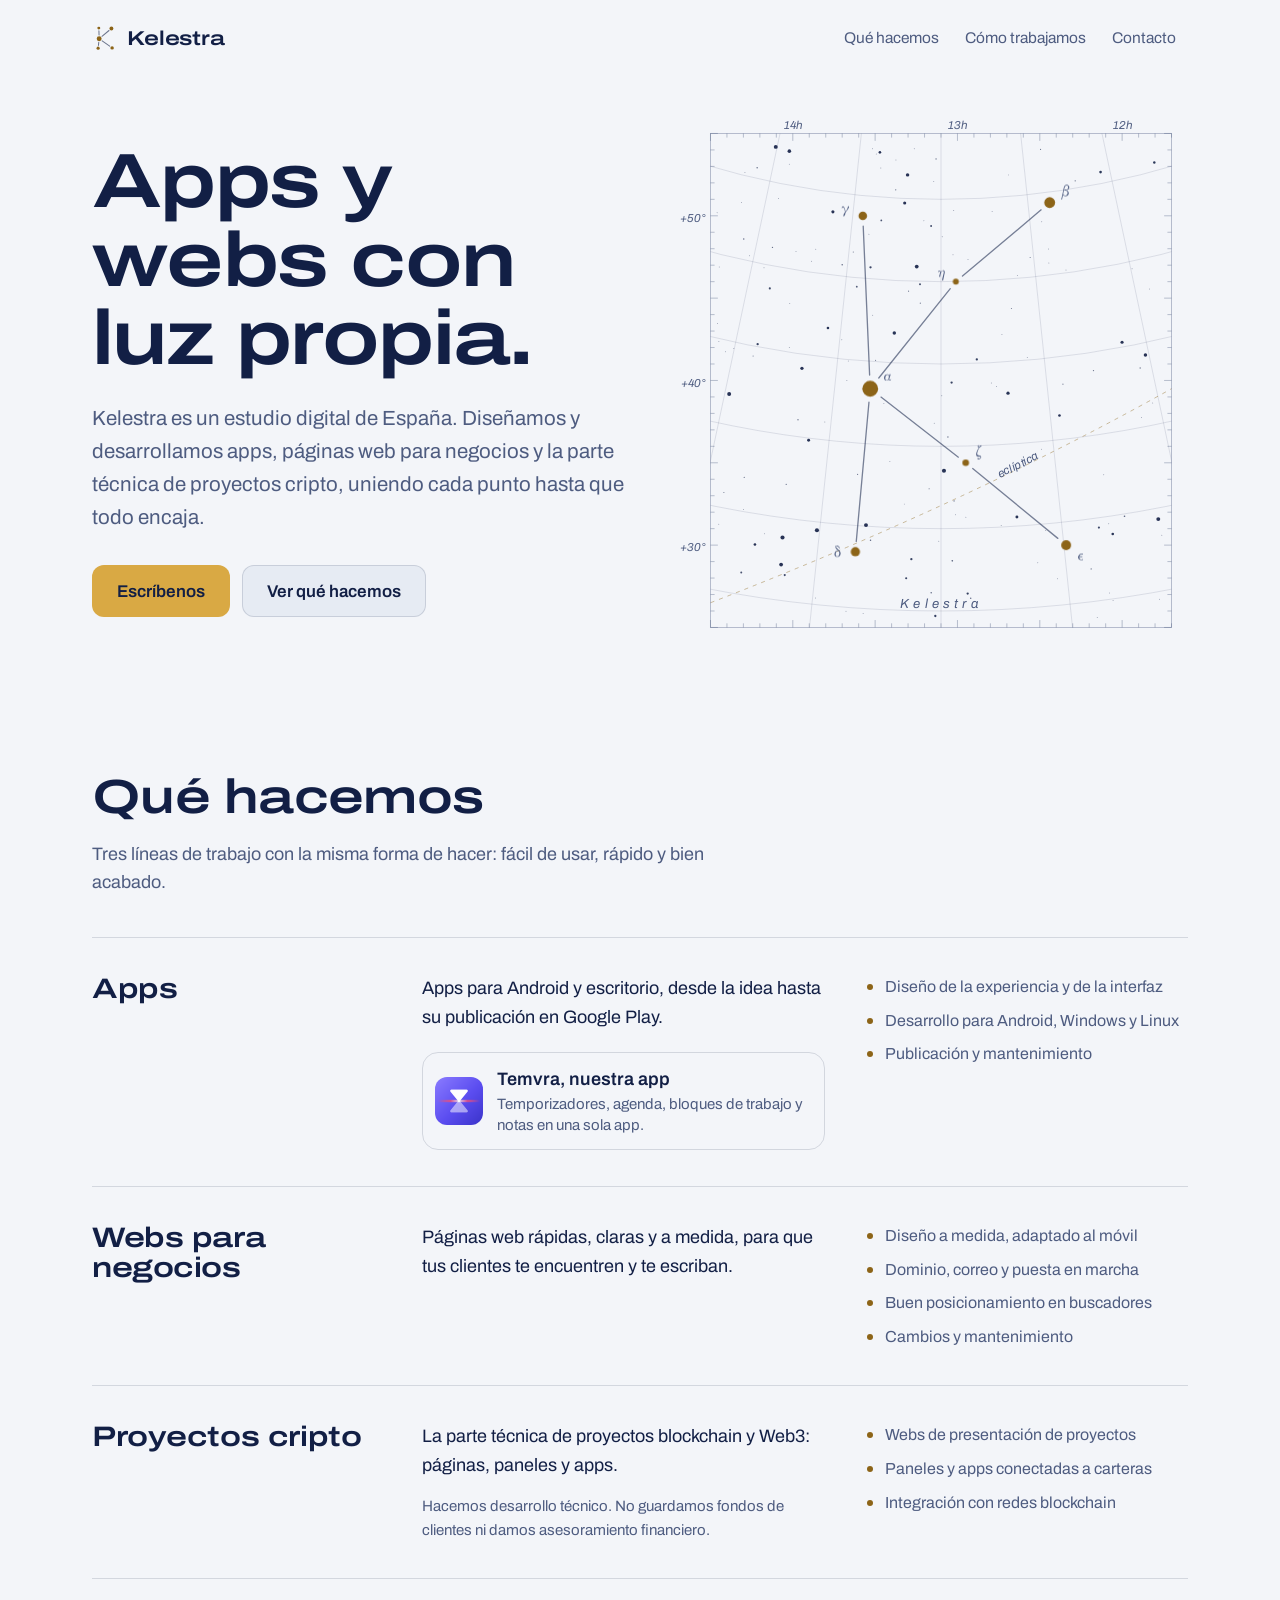
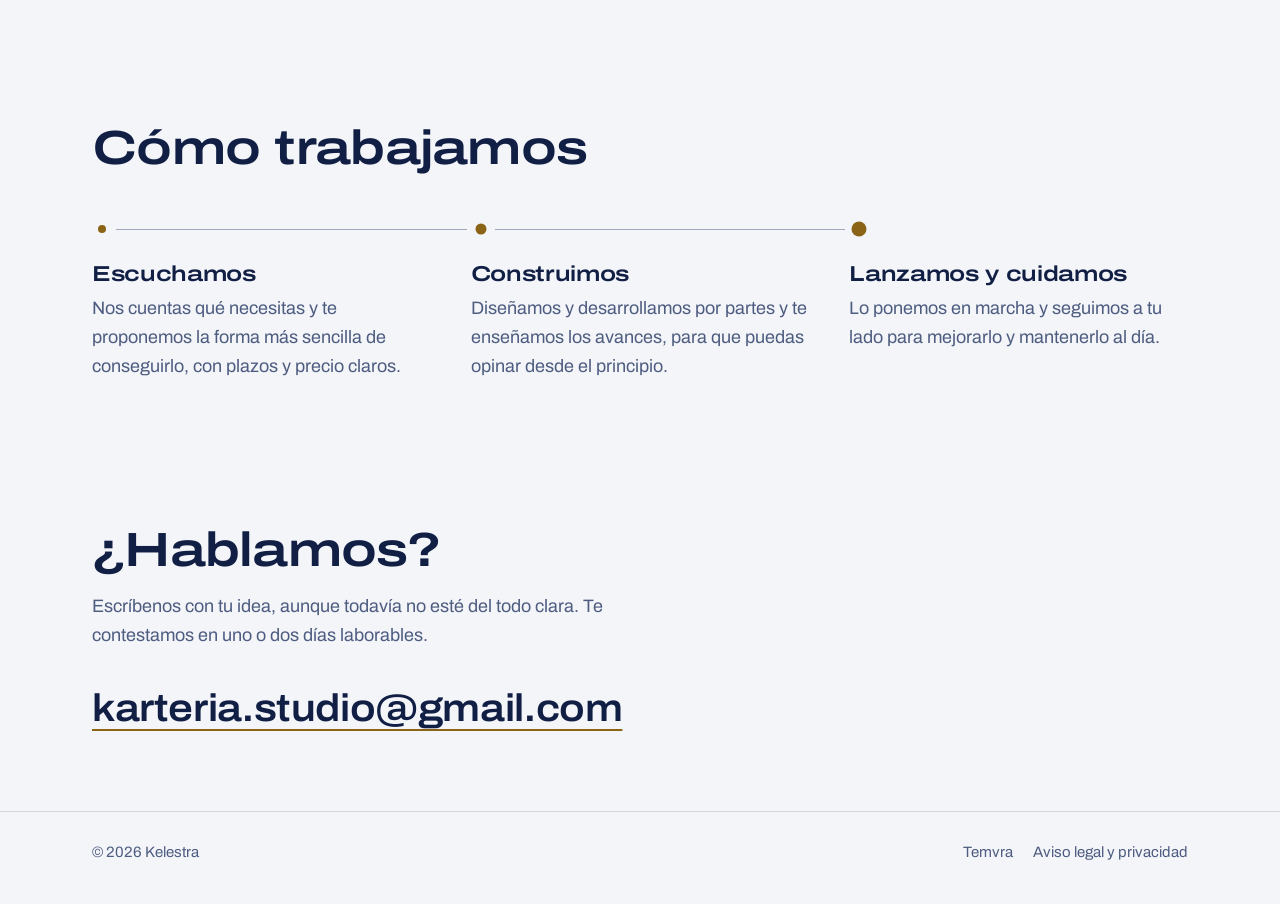
==== commit 453d4618: "Temvra ya tiene su dominio: los enlaces van a temvra.es y la tarjeta lleva el icono nuevo Portada, p" ====
--- a/index.html
+++ b/index.html
@@ -5,6 +5,7 @@
 <meta name="viewport" content="width=device-width,initial-scale=1,viewport-fit=cover">
 <title>Kelestra, estudio digital</title>
 <meta name="description" content="Kelestra es un estudio digital de España: apps, páginas web para negocios y proyectos cripto.">
+<link rel="canonical" href="https://kelestra-studio.github.io/">
 <meta name="theme-color" content="#0C1736" media="(prefers-color-scheme: dark)">
 <meta name="theme-color" content="#F3F5F9" media="(prefers-color-scheme: light)">
 <link rel="icon" href="/favicon.svg" type="image/svg+xml">
@@ -321,7 +322,7 @@
         <h3>Apps</h3>
         <div class="que">
           <p>Apps para Android y escritorio, desde la idea hasta su publicación en Google Play.</p>
-          <a class="temvra" href="https://temvra.github.io/">
+          <a class="temvra" href="https://temvra.es/">
             <img src="/img/temvra.png" alt="" width="48" height="48" loading="lazy">
             <span><strong>Temvra, nuestra app</strong><small>Temporizadores, agenda, bloques de trabajo y notas en una sola app.</small></span>
           </a>
@@ -377,7 +378,7 @@
 <footer class="pie">
   <div class="envoltura">
     <span>© 2026 Kelestra</span>
-    <nav aria-label="Pie"><a href="https://temvra.github.io/">Temvra</a><a href="/aviso-legal.html">Aviso legal y privacidad</a></nav>
+    <nav aria-label="Pie"><a href="https://temvra.es/">Temvra</a><a href="/aviso-legal.html">Aviso legal y privacidad</a></nav>
   </div>
 </footer>
 </body>
